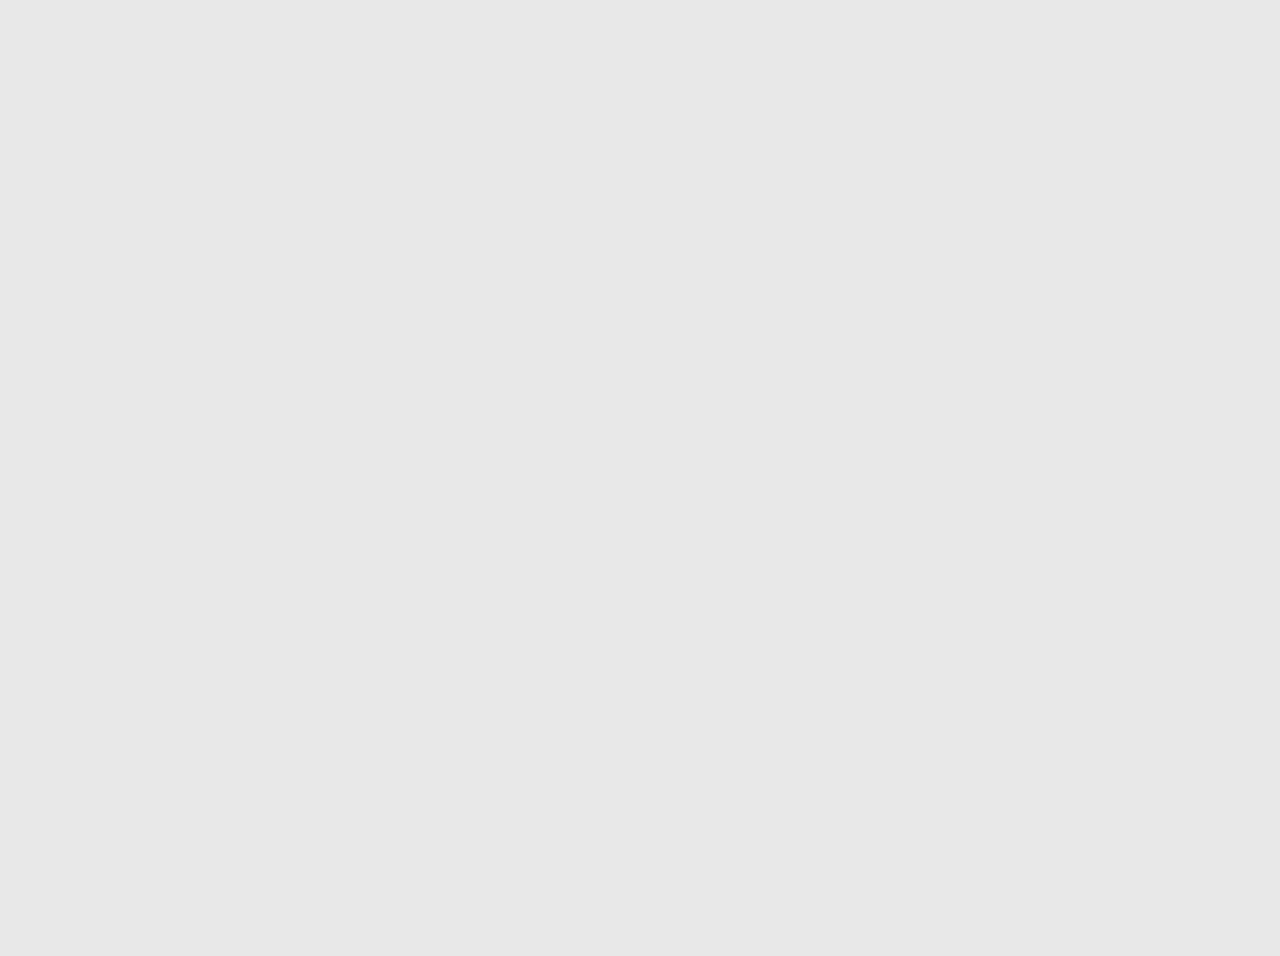
==== carteirinha.html @ 2f2e3cde "Adicionar tela inicial" ====
<!doctype html><html lang="pt-BR"><head><meta charset="utf-8"><meta name="viewport" content="width=device-width,initial-scale=1"><title>Acessos rápidos — Priscila</title><link rel="stylesheet" href="styles.css"></head><body><main class="phone"><h1>Acessos rápidos</h1><div class="scrim"></div><section class="sheet"><div class="content"><p class="intro">Aponte esse QR Code no leitor da catraca da sua universidade para conseguir entrar no campus</p><div class="qr"><img src="qr-code.svg" alt="QR Code de acesso"><img class="overlay" src="qr-overlay.svg" alt=""></div><div class="notice"><img src="info.svg" alt=""><span>Por segurança, este código é dinâmico e será atualizado</span></div><article class="card"><div class="portrait"><img src="profile-circle.svg" alt=""><img src="profile.svg" alt=""></div><img class="brand" src="logo.png" alt="São Judas"><div class="details"><strong>PRISCILA APARECIDA DOS SANTOS REIS</strong><span>MARKETING</span><div><span>Aluno</span><a href="tel:35275098871">35275098871</a></div></div><div class="by">By <img src="santander.svg" alt="Santander"></div></article><img class="ad" src="gemini-banner.png" alt="Google Gemini"></div></section></main></body></html>
---- styles.css ----
:root{font-family:Inter,Arial,sans-serif}*{box-sizing:border-box}body{margin:0;background:#e8e8e8}.phone{background:#f0f0f0;height:100dvh;max-width:440px;min-height:680px;margin:auto;position:relative;overflow:hidden}.phone h1{position:absolute;z-index:1;top:61px;left:14px;margin:0;font-size:27px;font-weight:400}.scrim{position:absolute;inset:0;background:#0006}.sheet{position:absolute;inset:134px 0 0;background:#fff;border-radius:45px 45px 0 0;overflow-y:auto;scrollbar-width:none}.content{min-height:900px;padding:99px 24px 64px}.intro{color:#383838;font-size:17.92px;line-height:27px;text-align:center;margin:0 auto;width:min(323px,100%)}.qr{width:210px;height:210px;margin:20px auto 16px;position:relative}.qr>img{width:100%;height:100%}.qr .overlay{position:absolute;inset:11.4% 11.6%;width:auto;height:auto}.notice{background:#f2f2f2;display:flex;gap:22px;align-items:center;min-height:62px;padding:13px 14px}.notice img{width:28px;height:28px;flex:none}.notice span{font-size:17px;line-height:21px}.card{position:relative;background:#20089c;border-radius:17px;color:#fff;min-height:228px;margin-top:36px;padding:17px 15px}.portrait{position:relative;width:88px;height:88px}.portrait img:first-child{position:absolute;width:88px;height:88px}.portrait img:last-child{position:absolute;width:51px;height:55px;left:19px;top:23px}.brand{position:absolute;width:93px;height:28px;object-fit:cover;right:17px;top:23px}.details{position:absolute;left:15px;right:15px;bottom:17px;display:flex;flex-direction:column;gap:3px;font-size:17px;line-height:21px}.details strong{font-weight:500;line-height:1.25;overflow-wrap:anywhere}.details>span{letter-spacing:-.5px}.details div{display:flex;gap:25px;align-items:center}.details a{color:#fff;text-decoration:underline;overflow-wrap:anywhere}.by{position:absolute;right:15px;bottom:16px;display:flex;align-items:center;gap:3px;font-size:14px}.by img{width:82px;height:18px;object-fit:contain}.ad{display:block;width:100%;height:105px;object-fit:cover;border-radius:23px;margin:39px auto 0}@media(max-width:390px){.phone h1{top:45px}.sheet{top:114px}.content{padding-left:16px;padding-right:16px}.card{margin-left:8px;margin-right:8px;min-height:246px}.details{font-size:clamp(13px,4.25vw,17px);bottom:17px}.details strong{max-width:100%;padding-right:0}.by{font-size:12px}.by img{width:72px}.notice{gap:15px}.notice span{font-size:16px}}@media(min-width:600px){body{display:grid;min-height:100vh;place-items:center}.phone{height:956px;box-shadow:0 12px 42px #0003}}
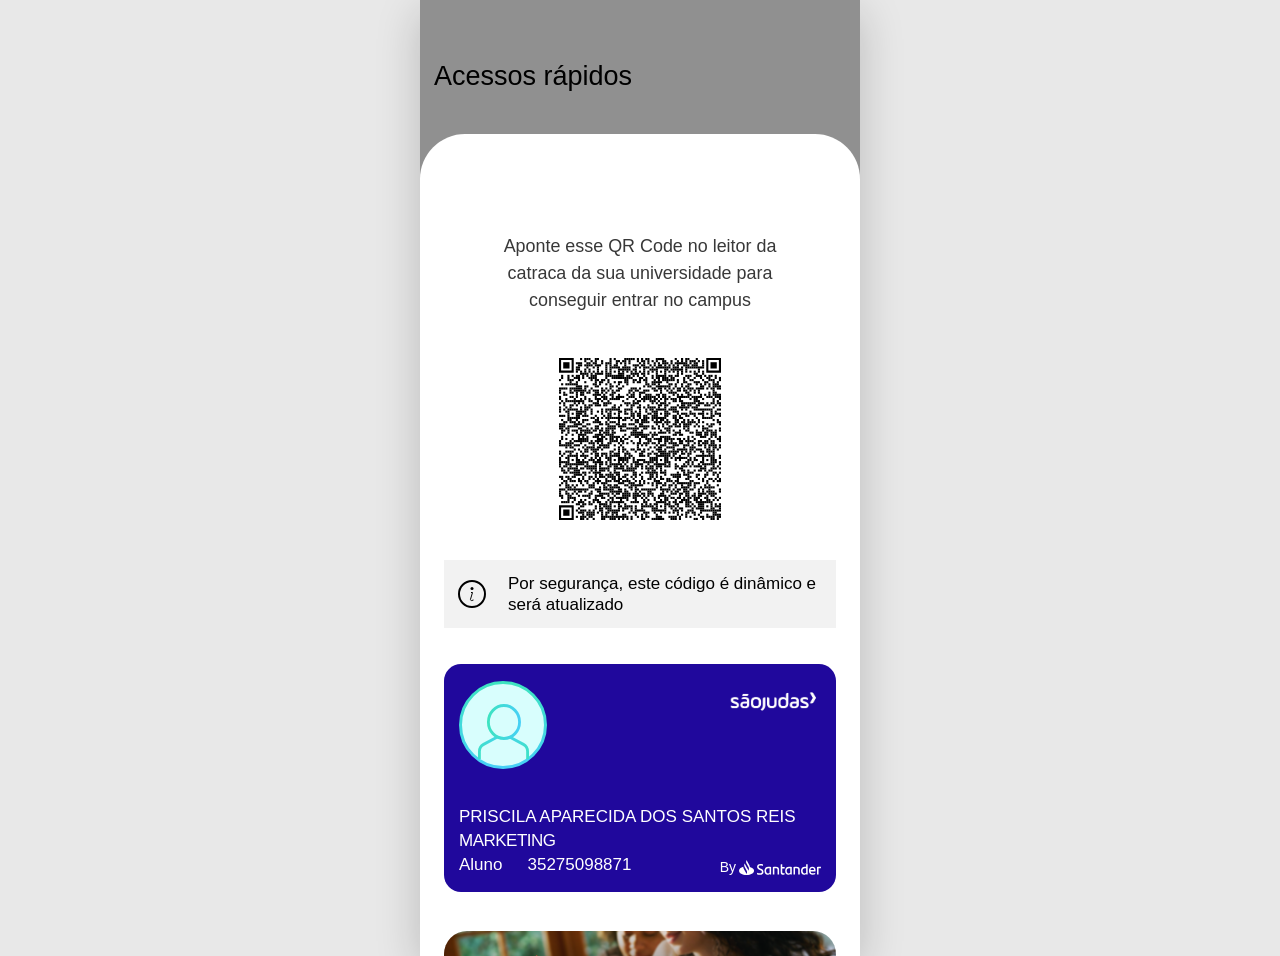
==== commit 9d3d5c02: "Update phone number display in carteirinha.html Replaced the phone number link with plain text for p" ====
--- a/carteirinha.html
+++ b/carteirinha.html
@@ -1 +1 @@
-<!doctype html><html lang="pt-BR"><head><meta charset="utf-8"><meta name="viewport" content="width=device-width,initial-scale=1"><title>Acessos rápidos — Priscila</title><link rel="stylesheet" href="styles.css"></head><body><main class="phone"><h1>Acessos rápidos</h1><div class="scrim"></div><section class="sheet"><div class="content"><p class="intro">Aponte esse QR Code no leitor da catraca da sua universidade para conseguir entrar no campus</p><div class="qr"><img src="qr-code.svg" alt="QR Code de acesso"><img class="overlay" src="qr-overlay.svg" alt=""></div><div class="notice"><img src="info.svg" alt=""><span>Por segurança, este código é dinâmico e será atualizado</span></div><article class="card"><div class="portrait"><img src="profile-circle.svg" alt=""><img src="profile.svg" alt=""></div><img class="brand" src="logo.png" alt="São Judas"><div class="details"><strong>PRISCILA APARECIDA DOS SANTOS REIS</strong><span>MARKETING</span><div><span>Aluno</span><a href="tel:35275098871">35275098871</a></div></div><div class="by">By <img src="santander.svg" alt="Santander"></div></article><img class="ad" src="gemini-banner.png" alt="Google Gemini"></div></section></main></body></html>
+<!doctype html><html lang="pt-BR"><head><meta charset="utf-8"><meta name="viewport" content="width=device-width,initial-scale=1"><title>Acessos rápidos — Priscila</title><link rel="stylesheet" href="styles.css"></head><body><main class="phone"><h1>Acessos rápidos</h1><div class="scrim"></div><section class="sheet"><div class="content"><p class="intro">Aponte esse QR Code no leitor da catraca da sua universidade para conseguir entrar no campus</p><div class="qr"><img src="qr-code.svg" alt="QR Code de acesso"><img class="overlay" src="qr-overlay.svg" alt=""></div><div class="notice"><img src="info.svg" alt=""><span>Por segurança, este código é dinâmico e será atualizado</span></div><article class="card"><div class="portrait"><img src="profile-circle.svg" alt=""><img src="profile.svg" alt=""></div><img class="brand" src="logo.png" alt="São Judas"><div class="details"><strong>PRISCILA APARECIDA DOS SANTOS REIS</strong><span>MARKETING</span><div><span>Aluno</span><span>35275098871</span></div></div><div class="by">By <img src="santander.svg" alt="Santander"></div></article><img class="ad" src="gemini-banner.png" alt="Google Gemini"></div></section></main></body></html>
--- a/styles.css
+++ b/styles.css
@@ -1 +1 @@
-:root{font-family:Inter,Arial,sans-serif}*{box-sizing:border-box}body{margin:0;background:#e8e8e8}.phone{background:#f0f0f0;height:100dvh;max-width:440px;min-height:680px;margin:auto;position:relative;overflow:hidden}.phone h1{position:absolute;z-index:1;top:61px;left:14px;margin:0;font-size:27px;font-weight:400}.scrim{position:absolute;inset:0;background:#0006}.sheet{position:absolute;inset:134px 0 0;background:#fff;border-radius:45px 45px 0 0;overflow-y:auto;scrollbar-width:none}.content{min-height:900px;padding:99px 24px 64px}.intro{color:#383838;font-size:17.92px;line-height:27px;text-align:center;margin:0 auto;width:min(323px,100%)}.qr{width:210px;height:210px;margin:20px auto 16px;position:relative}.qr>img{width:100%;height:100%}.qr .overlay{position:absolute;inset:11.4% 11.6%;width:auto;height:auto}.notice{background:#f2f2f2;display:flex;gap:22px;align-items:center;min-height:62px;padding:13px 14px}.notice img{width:28px;height:28px;flex:none}.notice span{font-size:17px;line-height:21px}.card{position:relative;background:#20089c;border-radius:17px;color:#fff;min-height:228px;margin-top:36px;padding:17px 15px}.portrait{position:relative;width:88px;height:88px}.portrait img:first-child{position:absolute;width:88px;height:88px}.portrait img:last-child{position:absolute;width:51px;height:55px;left:19px;top:23px}.brand{position:absolute;width:93px;height:28px;object-fit:cover;right:17px;top:23px}.details{position:absolute;left:15px;right:15px;bottom:17px;display:flex;flex-direction:column;gap:3px;font-size:17px;line-height:21px}.details strong{font-weight:500;line-height:1.25;overflow-wrap:anywhere}.details>span{letter-spacing:-.5px}.details div{display:flex;gap:25px;align-items:center}.details a{color:#fff;text-decoration:underline;overflow-wrap:anywhere}.by{position:absolute;right:15px;bottom:16px;display:flex;align-items:center;gap:3px;font-size:14px}.by img{width:82px;height:18px;object-fit:contain}.ad{display:block;width:100%;height:105px;object-fit:cover;border-radius:23px;margin:39px auto 0}@media(max-width:390px){.phone h1{top:45px}.sheet{top:114px}.content{padding-left:16px;padding-right:16px}.card{margin-left:8px;margin-right:8px;min-height:246px}.details{font-size:clamp(13px,4.25vw,17px);bottom:17px}.details strong{max-width:100%;padding-right:0}.by{font-size:12px}.by img{width:72px}.notice{gap:15px}.notice span{font-size:16px}}@media(min-width:600px){body{display:grid;min-height:100vh;place-items:center}.phone{height:956px;box-shadow:0 12px 42px #0003}}
+:root{font-family:Inter,Arial,sans-serif}*{box-sizing:border-box}body{margin:0;background:#e8e8e8}.phone{background:#f0f0f0;width:min(100%,440px);height:100dvh;max-width:440px;min-height:680px;margin:auto;position:relative;overflow:hidden}.phone h1{position:absolute;z-index:1;top:61px;left:14px;margin:0;font-size:27px;font-weight:400}.scrim{position:absolute;inset:0;background:#0006}.sheet{position:absolute;inset:134px 0 0;background:#fff;border-radius:45px 45px 0 0;overflow-y:auto;scrollbar-width:none}.content{min-height:900px;padding:99px 24px 64px}.intro{color:#383838;font-size:17.92px;line-height:27px;text-align:center;margin:0 auto;width:min(323px,100%)}.qr{width:210px;height:210px;margin:20px auto 16px;position:relative}.qr>img{width:100%;height:100%}.qr .overlay{position:absolute;inset:11.4% 11.6%;width:auto;height:auto}.notice{background:#f2f2f2;display:flex;gap:22px;align-items:center;min-height:62px;padding:13px 14px}.notice img{width:28px;height:28px;flex:none}.notice span{font-size:17px;line-height:21px}.card{position:relative;background:#20089c;border-radius:17px;color:#fff;min-height:228px;margin-top:36px;padding:17px 15px}.portrait{position:relative;width:88px;height:88px}.portrait img:first-child{position:absolute;width:88px;height:88px}.portrait img:last-child{position:absolute;width:51px;height:55px;left:19px;top:23px}.brand{position:absolute;width:93px;height:28px;object-fit:cover;right:17px;top:23px}.details{position:absolute;left:15px;right:15px;bottom:17px;display:flex;flex-direction:column;gap:3px;font-size:17px;line-height:21px}.details strong{font-weight:500;line-height:1.25;overflow-wrap:anywhere}.details>span{letter-spacing:-.5px}.details div{display:flex;gap:25px;align-items:center}.details a{color:#fff;text-decoration:underline;overflow-wrap:anywhere}.by{position:absolute;right:15px;bottom:16px;display:flex;align-items:center;gap:3px;font-size:14px}.by img{width:82px;height:18px;object-fit:contain}.ad{display:block;width:100%;height:105px;object-fit:cover;border-radius:23px;margin:39px auto 0}@media(max-width:420px){.phone h1{top:45px}.sheet{top:114px}.content{padding-left:16px;padding-right:16px}.card{margin-left:8px;margin-right:8px;min-height:246px}.details{font-size:clamp(13px,4.25vw,17px);bottom:17px}.details strong{max-width:100%;padding-right:0}.by{font-size:12px}.by img{width:72px}.notice{gap:15px}.notice span{font-size:16px}}@media(min-width:600px){body{display:grid;min-height:100vh;place-items:center}.phone{height:956px;box-shadow:0 12px 42px #0003}}
